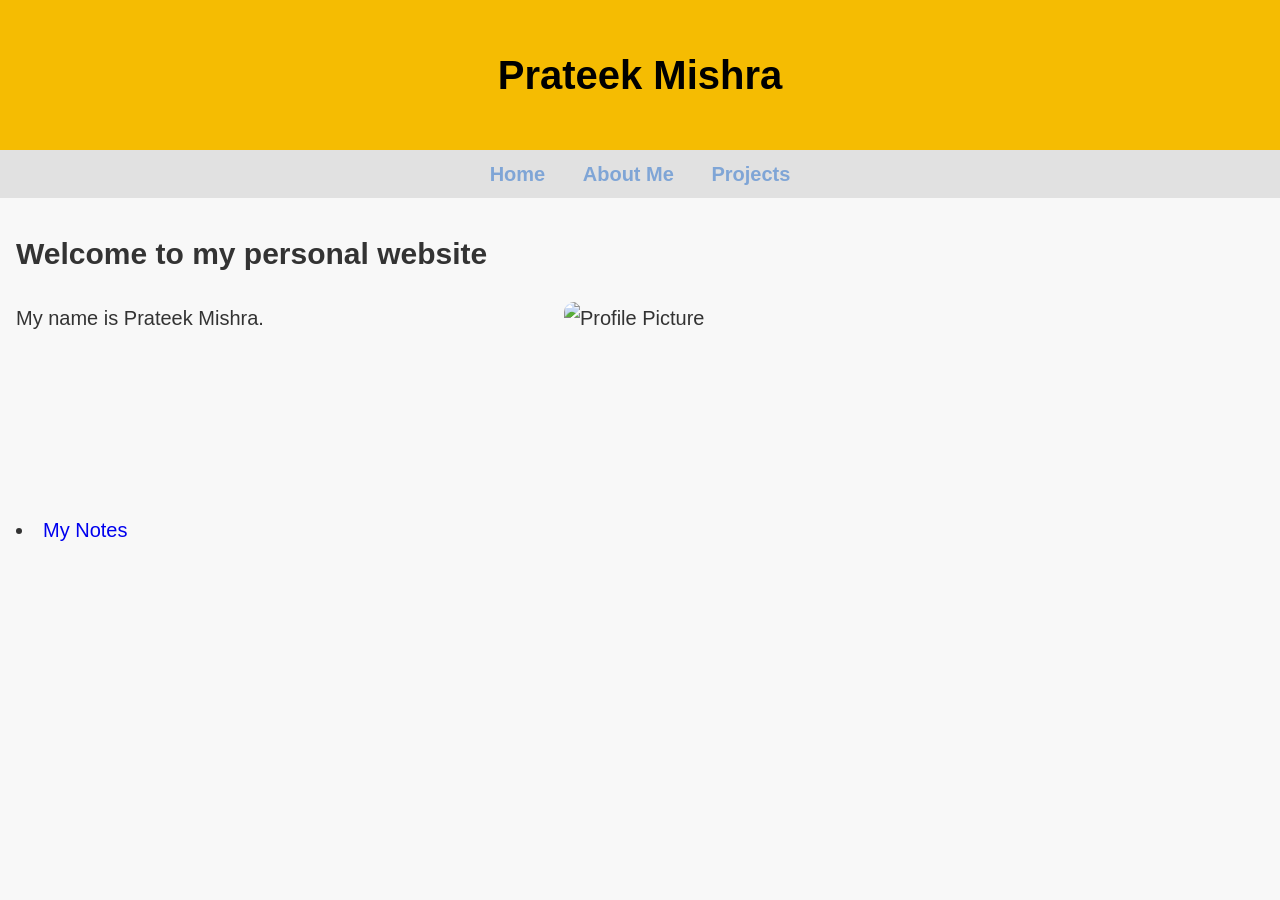
==== index.html @ bee020b4 "Add files via upload" ====
<!DOCTYPE html>
<html lang="en">
<head>
    <meta charset="UTF-8">
    <title>Prateek Mishra</title>
    <link rel="stylesheet" href="style.css">
</head>
<body>
<header>
    <h1>Prateek Mishra</h1>
</header>
<nav>
    <a href="index.html">Home</a>
    <a href="about.html">About Me</a>
    <a href="projects.html">Projects</a>
</nav>
<div class="container">

    <h2>Welcome to my personal website</h2>
    <img src="C:\Users\SOA\Downloads\personal_website\profile.jpg" alt="Profile Picture" class="profile">
    <p>My name is Prateek Mishra.</p>
	<br><br><br><br><br>
	<li><a href="https://github.com/prtk-mishra/Notes.git" style="text-decoration: none">My Notes</a></li>


</div>
</body>
</html>
---- style.css ----
body {
    font-family: "Segoe UI", sans-serif;
    font-size: 20px;   /* Default was 16px */
    line-height: 1.6;
    margin: 0;
    padding: 0;
    background-color: #f8f8f8;
    color: #333;
}

header {
    background-color: #f5bc02;
    color: black;
    
    padding: 1rem;
    text-align: center;
    
}
nav {
    background-color: #e1e1e1;
    padding: 0.5rem;
    text-align: center;
}
nav a {
    margin: 0 1rem;
    text-decoration: none;
    color: #7fa5d6;
    font-weight: bold;
}

.container {
    max-width: 1400px;   /* Or 900px for wider view */
    margin: 2rem auto;  /* Top-bottom: 2rem, left-right: auto */
    padding: 0 1rem;    /* Optional inner padding */
}


img.profile {
    width: 700px;
    float: right;
    margin-left: 2rem;
    border-radius: 10px;
}
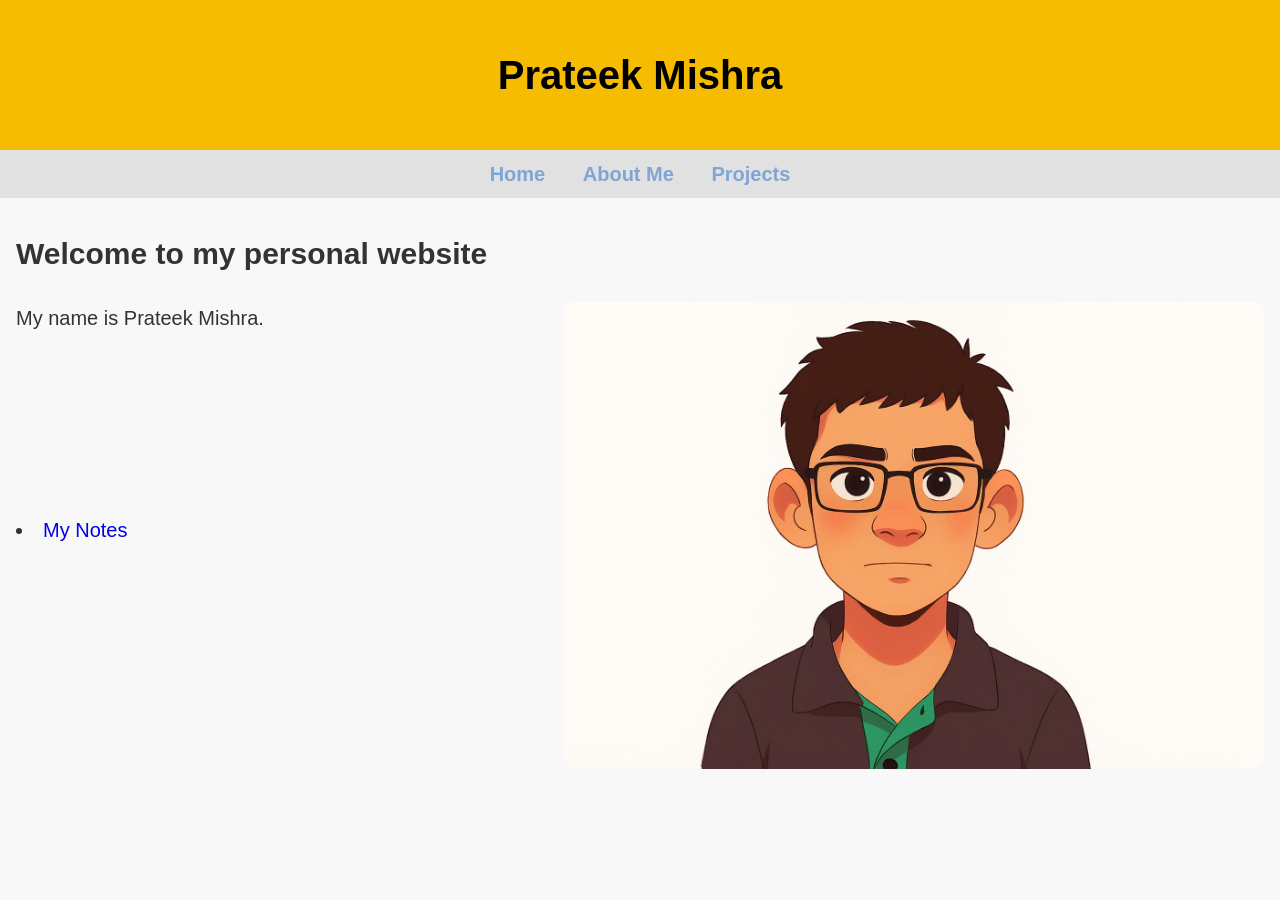
==== commit 54705863: "Update index.html" ====
--- a/index.html
+++ b/index.html
@@ -19,7 +19,7 @@
 <div class="container">
 
     <h2>Welcome to my personal website</h2>
-    <img src="C:\Users\SOA\Downloads\personal_website\profile.jpg" alt="Profile Picture" class="profile">
+    <img src="profile.jpg" alt="Profile Picture" class="profile">
     <p>My name is Prateek Mishra.</p>
 	<br><br><br><br><br>
 	<li><a href="https://github.com/prtk-mishra/Notes.git" style="text-decoration: none">My Notes</a></li>
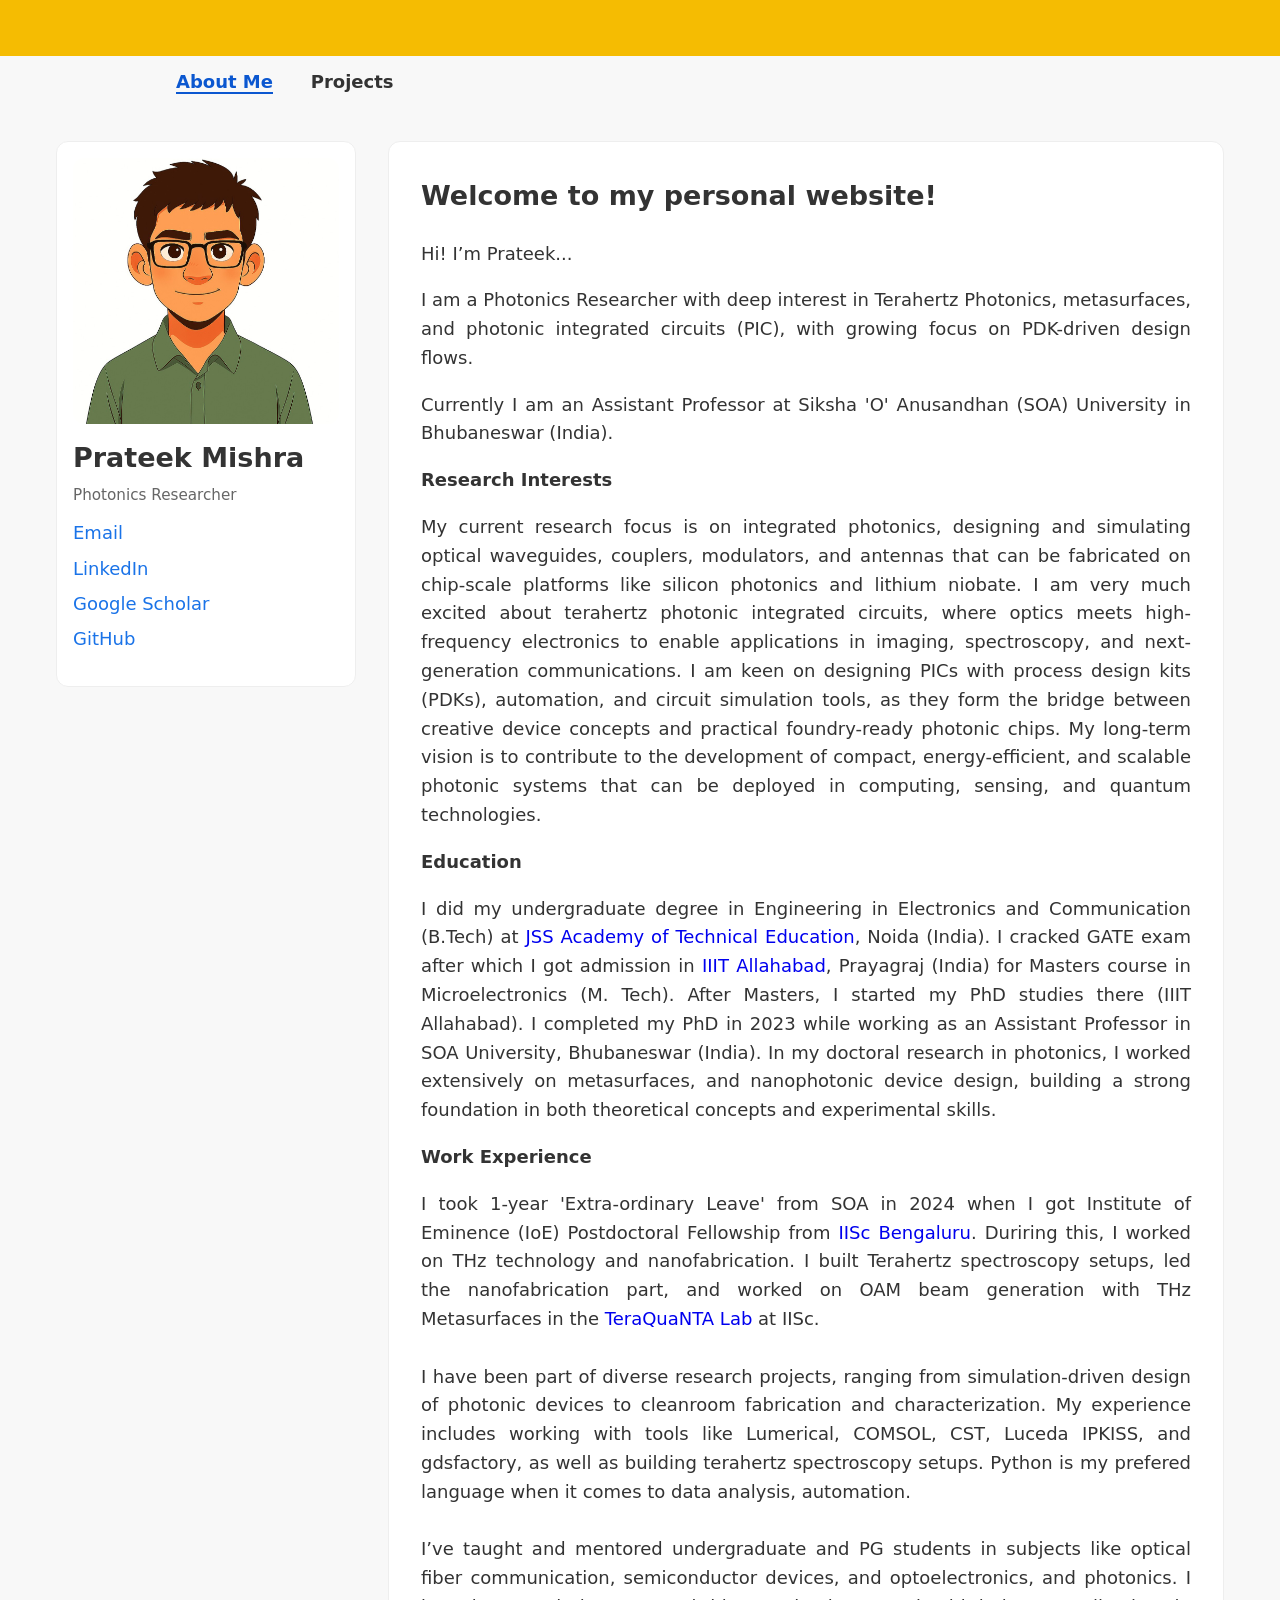
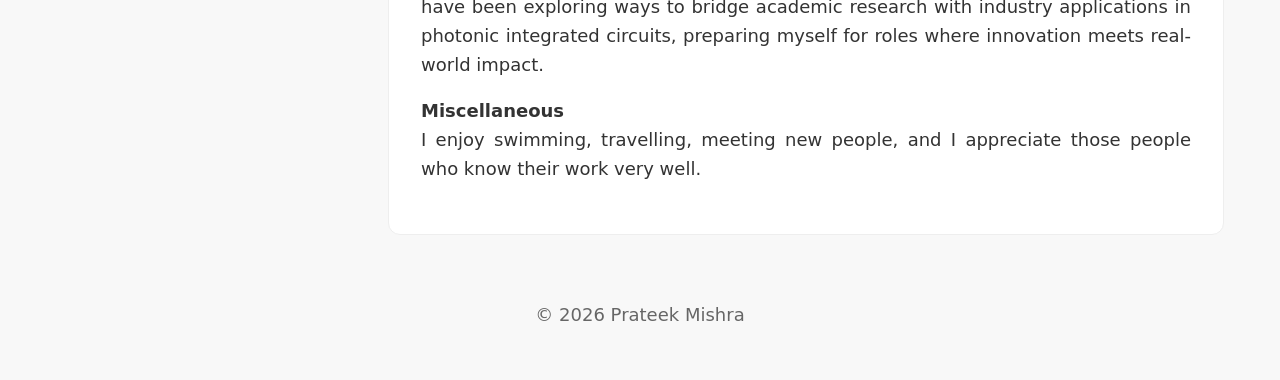
==== commit d9c39767: "website new look" ====
--- a/index.html
+++ b/index.html
@@ -1,31 +1,97 @@
-
-
 <!DOCTYPE html>
 <html lang="en">
 <head>
     <meta charset="UTF-8">
-    <title>Prateek Mishra</title>
+    <title>Prateek Mishra · About</title>
+    <meta name="viewport" content="width=device-width, initial-scale=1" />
+    <link rel="icon" href="images/fevicon.png">
     <link rel="stylesheet" href="style.css">
 </head>
 <body>
-<header>
-    <h1>Prateek Mishra</h1>
+<header class="site-header">
+    <!-- <h1>Prateek Mishra PM</h1> -->
+<h1>
+    
+    </h1>
+
 </header>
-<nav>
-    <a href="index.html">Home</a>
-    <a href="about.html">About Me</a>
-    <a href="projects.html">Projects</a>
+<nav class="topnav">
+      
+      <a class="active" href="index.html">About Me</a>
+      <a href="projects.html">Projects</a>
 </nav>
-<div class="container">
-
-    <h2>Welcome to my personal website</h2>
-    <img src="profile.jpg" alt="Profile Picture" class="profile">
-    <p>My name is Prateek Mishra.</p>
-	<br><br><br><br><br>
-	<li><a href="https://github.com/prtk-mishra/Notes.git" style="text-decoration: none">My Notes</a></li>
 
 
+<div class="layout">
+    <!-- Left Sidebar (appears on every page) -->
+     <aside class="sidebar">
+        <img src="images/profile.jpg" alt="Prateek Mishra" class="profile-pic">
+        <h2 class="name">Prateek Mishra</h2>
+        <p class="tagline">Photonics Researcher</p>
+
+        <div class="quick-links">
+            <a href="mailto:erprtk5@gmail.com">Email</a>
+            <a href="https://linkedin.com/in/prateek-mishra-bb4b206b" target="_blank" rel="noopener">LinkedIn</a>
+            <a href="https://scholar.google.com/citations?user=Xom17NoAAAAJ&hl=en" target="_blank" rel="noopener">Google Scholar</a>
+            <a href="https://github.com/prtk-mishra" target="_blank" rel="noopener">GitHub</a>
+        </div>
+        <!--
+        <nav class="sidenav">
+            <a href="index.html">Home</a>
+            <a class="active" href="about.html">About</a>
+            <a href="projects.html">Projects</a>
+        </nav> -->
+    </aside>
+
+    <!-- Right Content -->
+    <main class="content">
+        <h2>Welcome to my personal website!</h2>
+        <p> Hi! I’m Prateek...</p>
+        <p> I am a Photonics Researcher with deep interest in Terahertz Photonics, metasurfaces, and photonic integrated circuits (PIC), with growing focus on PDK-driven design flows.
+        </p> 
+        Currently I am an Assistant Professor at Siksha 'O' Anusandhan (SOA) University in Bhubaneswar (India).
+        </p>     
+        <p>
+            <b>Research Interests</b>
+            </p>
+        <p>
+        My current research focus is on integrated photonics, designing and simulating optical waveguides, couplers, modulators, and antennas that can be fabricated on chip-scale platforms like silicon photonics and lithium niobate. I am very much excited about terahertz photonic integrated circuits, where optics meets high-frequency electronics to enable applications in imaging, spectroscopy, and next-generation communications.
+        I am keen on designing PICs with process design kits (PDKs), automation, and circuit simulation tools, as they form the bridge between creative device concepts and practical foundry-ready photonic chips. My long-term vision is to contribute to the development of compact, energy-efficient, and scalable photonic systems that can be deployed in computing, sensing, and quantum technologies.
+        </p>     
+        <p>
+        <b>Education</b> </p>
+        <p>
+        I did my undergraduate degree in Engineering in Electronics and Communication (B.Tech) at <a href="https://www.jssaten.ac.in/" target="_blank" rel="noopener" style="text-decoration: none">JSS Academy of Technical Education</a>, Noida (India). 
+        I cracked GATE exam after which I got admission in <a href="https://www.iiita.ac.in/" target="_blank" rel="noopener" style="text-decoration: none">IIIT Allahabad</a>, Prayagraj (India) for Masters course in Microelectronics (M. Tech). 
+        After Masters, I started my PhD studies there (IIIT Allahabad). I completed my PhD in 2023 while working as an Assistant Professor in SOA University, Bhubaneswar (India). 
+        In my doctoral research in photonics, I worked extensively on metasurfaces, and nanophotonic device design, building a strong foundation in both theoretical concepts and experimental skills.
+        </p>
+            
+        
+        <p><b>Work Experience</b></p>
+
+        <p>
+        I took 1-year 'Extra-ordinary Leave' from SOA in 2024 when I got Institute of Eminence (IoE) Postdoctoral Fellowship from <a href="https://www.iisc.ac.in/" target="_blank" rel="noopener"style="text-decoration: none">IISc Bengaluru</a>.  
+        Duriring this, I worked on THz technology and nanofabrication. I built Terahertz spectroscopy setups, led the nanofabrication part, and worked on OAM beam generation with THz Metasurfaces in the <a href="http://teraquanta-researchlab.iisc.ac.in/" target="_blank" rel="noopener"style="text-decoration: none">TeraQuaNTA Lab</a> at IISc. <br></br>
+        
+        I have been part of diverse research projects, ranging from simulation-driven design of photonic devices to cleanroom fabrication and characterization. My experience includes working with tools like Lumerical, COMSOL, CST, Luceda IPKISS, and gdsfactory, as well as building terahertz spectroscopy setups. Python is my prefered language when it comes to data analysis, automation.
+        <br></br>I’ve taught and mentored undergraduate and PG students in subjects like optical fiber communication, semiconductor devices, and optoelectronics, and photonics. I have been exploring ways to bridge academic research with industry applications in photonic integrated circuits, preparing myself for roles where innovation meets real-world impact. 
+        </p>
+
+        <b>Miscellaneous</b></br>
+
+        I enjoy swimming, travelling, meeting new people, and I appreciate those people who know their work very well.</p>
+        <!--<img src="images/welcome.gif" alt="Welcome GIF" class="welcome-gif">-->
+    </main>
 </div>
+
+<footer class="site-footer">
+    <p>© <span id="year"></span> Prateek Mishra</p>
+</footer>
+
+<script>
+  // Auto-update footer year
+  document.getElementById('year').textContent = new Date().getFullYear();
+</script>
 </body>
 </html>
-
--- a/style.css
+++ b/style.css
@@ -1,45 +1,191 @@
+/* ========== Global ========== */
+:root{
+  --sidebar-width: 300px; /* Resize the left column here */
+  --gap: 2rem;
+  --bg: #f8f8f8;
+  --card: #ffffff;
+  --text: #333;
+  --brand: #f5bc02;
+  --link: #1a73e8;
+}
+
+*{ box-sizing: border-box; }
+
+html, body{
+  margin: 0;
+  padding: 0;
+}
+
+body{
+  font-family: "Segoe UI", system-ui, -apple-system, Arial, sans-serif;
+  font-size: 18px;
+  line-height: 1.6;
+  color: var(--text);
+  background: var(--bg);
+}
+
+/* Header */
+.site-header{
+  background: var(--brand);
+  color: #000;
+  padding: 1rem;
+  text-align: center;
+}
+
+/* Footer */
+.site-footer{
+  text-align: center;
+  padding: 1rem 0 2rem;
+  color: #666;
+}
+
+/* ========== Layout ========== */
+.layout{
+  display: grid;
+  grid-template-columns: var(--sidebar-width) 1fr;
+  gap: var(--gap);
+  max-width: 1200px;
+  padding: 0 1rem;
+  margin: 2rem auto;
+}
+
+/* Sidebar (left) */
+.sidebar{
+  background: var(--card);
+  border: 1px solid #eee;
+  border-radius: 12px;
+  padding: 1rem;
+  position: sticky;
+  top: 1rem;             /* sticks below header while scrolling */
+  height: fit-content;   /* grows with content but can stick */
+}
+
+.profile-pic{
+  width: 100%;
+  border-radius: 12px;
+  display: block;
+  margin-bottom: 0.75rem;
+}
+
+.name{
+  margin: 0.25rem 0 0.25rem;
+  /* text-align: center;  */
+}
+
+.tagline{
+  margin: 0 0 0.75rem;
+  color: #666;
+  font-size: 0.95rem;
+  /* text-align: center;  */
+}
+
+/* Quick links block */
+.quick-links{
+  display: grid;
+  gap: 0.4rem;
+  margin: 0.5rem 0 1rem;
+}
+.quick-links a{
+  text-decoration: none;
+  color: var(--link);
+  word-break: break-word;
+}
+
+/* Side navigation */
+.sidenav{
+  display: grid;
+  gap: 0.4rem;
+  margin-top: 0.5rem;
+}
+.sidenav a{
+  display: block;
+  text-decoration: none;
+  color: #333;
+  padding: 0.5rem 0.6rem;
+  border-radius: 8px;
+}
+.sidenav a:hover{
+  background: #f1f1f1;
+}
+.sidenav a.active{
+  background: #e9f2ff;
+  color: #0b57d0;
+  font-weight: 600;
+}
+
+/* Content (right) */
+.content{
+  background: var(--card);
+  border: 1px solid #eee;
+  border-radius: 12px;
+  padding: 2rem;
+  min-width: 0; /* prevent overflow in grid */
+  text-align: justify;
+}
+
+.content h2{
+  margin-top: 0;
+}
+
+/* Projects list */
+.project-list{
+  padding-left: 1rem;
+}
+.project-list li{
+  margin: 0 0 1.25rem 0;
+}
+.project-list h3{
+  margin: 0 0 0.25rem 0;
+}
+
+/* ========== Responsive ========== */
+@media (max-width: 960px){
+  :root{ --sidebar-width: 260px; }
+}
+
+@media (max-width: 768px){
+  .layout{
+    grid-template-columns: 1fr;
+  }
+  .sidebar{
+    position: relative;
+    top: 0;
+  }
+}
+/* Top navigation (inside right column) */
+.topnav {
+  /* background-color: #f0a76b; */
+ 
 
 
-body {
-    font-family: "Segoe UI", sans-serif;
-    font-size: 20px;   /* Default was 16px */
-    line-height: 1.6;
-    margin: 0;
-    padding: 0;
-    background-color: #f8f8f8;
-    color: #333;
+  padding: 0.75rem 11rem;
+  border-radius: 8px;
+  margin-bottom: 1.2rem;
+  text-align: left;   /* change to center or right if preferred */
 }
 
-header {
-    background-color: #f5bc02;
-    color: black;
-    
-    padding: 1rem;
-    text-align: center;
-    
-}
-nav {
-    background-color: #e1e1e1;
-    padding: 0.5rem;
-    text-align: center;
-}
-nav a {
-    margin: 0 1rem;
-    text-decoration: none;
-    color: #7fa5d6;
-    font-weight: bold;
+.topnav a {
+  
+  margin-right: 2rem;
+  text-decoration: none;
+  color: #333333;
+  font-weight: 600;
 }
 
-.container {
-    max-width: 1400px;   /* Or 900px for wider view */
-    margin: 2rem auto;  /* Top-bottom: 2rem, left-right: auto */
-    padding: 0 1rem;    /* Optional inner padding */
+.topnav a:hover {
+  color: #0b57d0;
 }
 
+.topnav a.active {
+  color: #0b57d0;
+  border-bottom: 2px solid #0b57d0;
+}
 
-img.profile {
-    width: 700px;
-    float: right;
-    margin-left: 2rem;
-    border-radius: 10px;
+.welcome-gif {
+  max-width: 100%;   /* makes sure it doesn't overflow */
+  height: auto;      /* keeps correct aspect ratio */
+  border-radius: 10px;  /* optional: rounded corners */
+  margin-top: 1rem;  /* spacing above */
+  text-align: right;
+  display: grid;
 }
